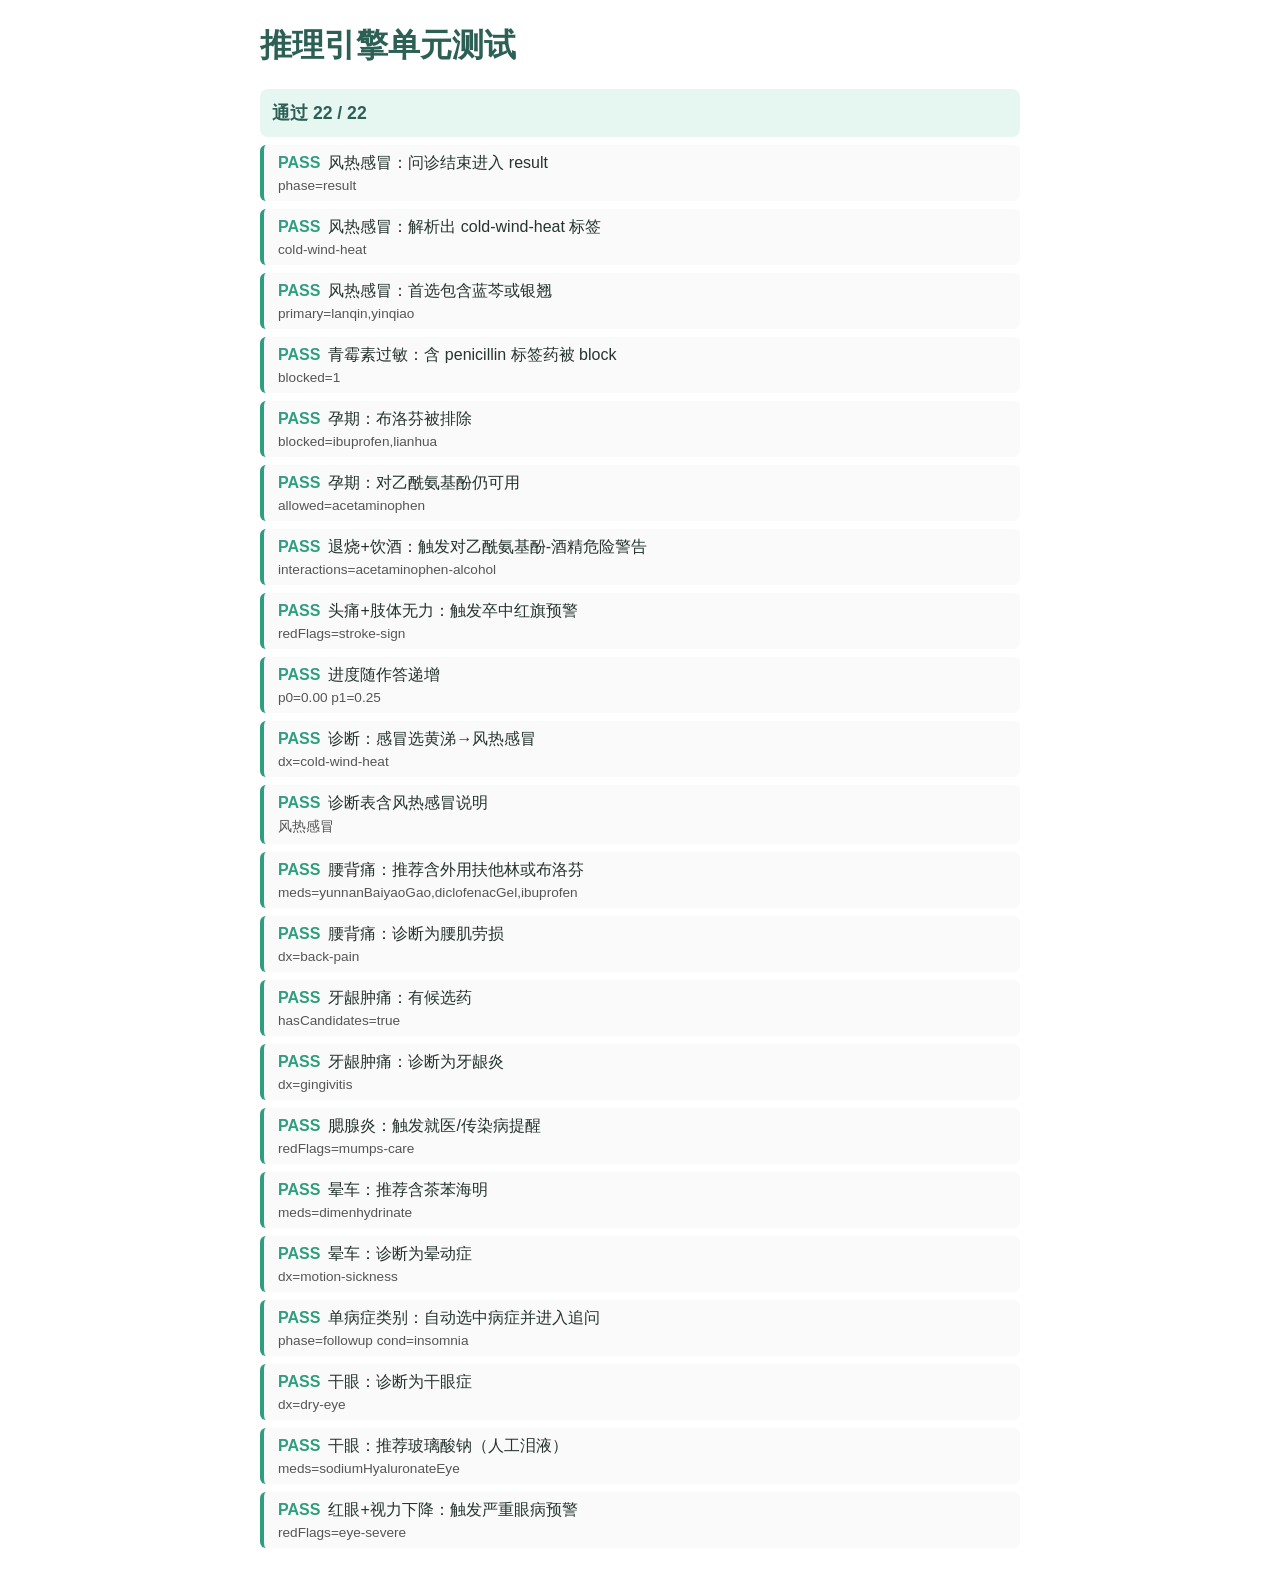
==== tests/test.html @ 0dd129ef "init: 智能用药问诊助手 MedGuide" ====
<!DOCTYPE html>
<html lang="zh-CN">
<head>
  <meta charset="UTF-8" />
  <title>引擎单元测试 · 智能用药助手</title>
  <style>
    body { font-family: -apple-system, "Microsoft YaHei", sans-serif; max-width: 760px; margin: 24px auto; padding: 0 16px; color: #25342f; }
    h1 { color: #2c6055; }
    .case { border-left: 4px solid #ccc; padding: 8px 14px; margin: 8px 0; border-radius: 6px; background: #fafafa; }
    .pass { border-color: #2e9e7e; }
    .fail { border-color: #d64545; background: #fdeceb; }
    .tag { font-weight: 700; margin-right: 8px; }
    .pass .tag { color: #2e9e7e; }
    .fail .tag { color: #d64545; }
    #summary { font-size: 1.1em; font-weight: 700; padding: 12px; border-radius: 8px; }
    .detail { font-size: 0.85em; color: #555; margin-top: 4px; }
  </style>
</head>
<body>
  <h1>推理引擎单元测试</h1>
  <div id="summary"></div>
  <div id="results"></div>

  <!-- 被测模块 -->
  <script src="../js/data/medicines.js"></script>
  <script src="../js/data/symptoms.js"></script>
  <script src="../js/data/diagnoses.js"></script>
  <script src="../js/data/interactions.js"></script>
  <script src="../js/engine/dialog.js"></script>
  <script src="../js/engine/safety.js"></script>
  <script src="../js/engine/recommend.js"></script>

  <script>
    const results = [];
    function assert(name, cond, detail) {
      results.push({ name, ok: !!cond, detail: detail || "" });
    }

    function buildEngines() {
      const se = new SafetyEngine(ALLERGY_MAP, DRUG_INTERACTIONS, RED_FLAGS);
      const re = new RecommendEngine(MEDICINES, se);
      return { se, re };
    }

    // 走完一段问诊，返回 dialog
    function runDialog(steps) {
      const d = new DialogEngine(CATEGORIES);
      steps.forEach((s) => d.answer(s));
      return d;
    }

    // —— 用例 1：风热感冒应推荐蓝芩/银翘类 ——
    (function () {
      const d = runDialog([
        ["respiratory"], ["cold"], ["yellow-nose"],
        ["none"], ["none"], ["adult"], ["none"], ["none"],
      ]);
      const { re } = buildEngines();
      assert("风热感冒：问诊结束进入 result", d.phase === "result", "phase=" + d.phase);
      assert("风热感冒：解析出 cold-wind-heat 标签",
        d.resolvedTreats().includes("cold-wind-heat"), d.resolvedTreats().join(","));
      const r = re.recommend(d.resolvedTreats(), d.answers.safety, d.answers.redFlags);
      const primaryNames = r.tiers.primary.map((x) => x.med.id);
      assert("风热感冒：首选包含蓝芩或银翘",
        primaryNames.includes("lanqin") || primaryNames.includes("yinqiao"),
        "primary=" + primaryNames.join(","));
    })();

    // —— 用例 2：青霉素过敏应屏蔽相关药（构造一个含 penicillin 标签的临时药验证机制）——
    (function () {
      const { se } = buildEngines();
      const fakeMed = { id: "amox", name: "阿莫西林", generic: "", category: "", otc: true,
        indications: ["sore-throat"], dosage: "", onset: "fast", toxicity: "low",
        sideEffects: "", tags: ["penicillin"], contraAge: null, pregnancy: "safe", chronicWarn: {}, note: "" };
      const res = se.analyze([fakeMed], { allergy: ["penicillin"] }, []);
      assert("青霉素过敏：含 penicillin 标签药被 block",
        res.blocked.length === 1 && res.blocked[0].med.id === "amox",
        "blocked=" + res.blocked.length);
    })();

    // —— 用例 3：孕期禁用布洛芬 ——
    (function () {
      const { re } = buildEngines();
      const r = re.recommend(["fever"], { pregnancy: ["pregnant"] }, []);
      const allIds = [...r.tiers.primary, ...r.tiers.secondary, ...r.tiers.caution].map((x) => x.med.id);
      const blockedIds = r.blocked.map((b) => b.med.id);
      assert("孕期：布洛芬被排除", blockedIds.includes("ibuprofen") && !allIds.includes("ibuprofen"),
        "blocked=" + blockedIds.join(","));
      assert("孕期：对乙酰氨基酚仍可用", allIds.includes("acetaminophen"), "allowed=" + allIds.join(","));
    })();

    // —— 用例 4：对乙酰氨基酚 + 饮酒触发危险相互作用 ——
    (function () {
      const { re } = buildEngines();
      const r = re.recommend(["fever"], { factors: ["alcohol"] }, []);
      const hit = r.interactions.some((w) => w.id === "acetaminophen-alcohol" && w.level === "danger");
      assert("退烧+饮酒：触发对乙酰氨基酚-酒精危险警告", hit,
        "interactions=" + r.interactions.map((w) => w.id).join(","));
    })();

    // —— 用例 5：红旗症状（卒中样头痛）被收集并标记 danger ——
    (function () {
      const d = runDialog([
        ["pain"], ["headache"], ["weakness"],
        ["none"], ["none"], ["adult"], ["none"], ["none"],
      ]);
      const { re } = buildEngines();
      const r = re.recommend(d.resolvedTreats(), d.answers.safety, d.answers.redFlags);
      const danger = r.redFlags.some((f) => f.key === "stroke-sign" && f.level === "danger");
      assert("头痛+肢体无力：触发卒中红旗预警", danger,
        "redFlags=" + r.redFlags.map((f) => f.key).join(","));
    })();

    // —— 用例 6：进度随作答递增 ——
    (function () {
      const d = new DialogEngine(CATEGORIES);
      const p0 = d.progress();
      d.answer(["respiratory"]);
      const p1 = d.progress();
      assert("进度随作答递增", p1 > p0, `p0=${p0.toFixed(2)} p1=${p1.toFixed(2)}`);
    })();

    // —— 用例 7：诊断结论 —— 风热感冒应解析出对应诊断标签与病名 ——
    (function () {
      const d = runDialog([
        ["respiratory"], ["cold"], ["yellow-nose"],
        ["none"], ["none"], ["adult"], ["none"], ["none"],
      ]);
      const dx = d.resolveDiagnosis();
      assert("诊断：感冒选黄涕→风热感冒", dx === "cold-wind-heat", "dx=" + dx);
      assert("诊断表含风热感冒说明", DIAGNOSES[dx] && /风热感冒/.test(DIAGNOSES[dx].name), DIAGNOSES[dx] && DIAGNOSES[dx].name);
    })();

    // —— 用例 8：腰背痛应推荐外用双氯芬酸/布洛芬，并诊断为腰肌劳损 ——
    (function () {
      const d = runDialog([
        ["pain"], ["back-pain"], ["normal"],
        ["none"], ["none"], ["adult"], ["none"], ["none"],
      ]);
      const { re } = buildEngines();
      const r = re.recommend(d.resolvedTreats(), d.answers.safety, d.answers.redFlags);
      const ids = [...r.tiers.primary, ...r.tiers.secondary, ...r.tiers.caution].map((x) => x.med.id);
      assert("腰背痛：推荐含外用扶他林或布洛芬",
        ids.includes("diclofenacGel") || ids.includes("ibuprofen"), "meds=" + ids.join(","));
      assert("腰背痛：诊断为腰肌劳损", d.resolveDiagnosis() === "back-pain", "dx=" + d.resolveDiagnosis());
    })();

    // —— 用例 9：牙龈肿痛应有候选药且能触发上火相关用药 ——
    (function () {
      const d = runDialog([
        ["oral"], ["gingivitis"], ["no"],
        ["none"], ["none"], ["adult"], ["none"], ["none"],
      ]);
      const { re } = buildEngines();
      const r = re.recommend(d.resolveDiagnosis() ? d.resolvedTreats() : [], d.answers.safety, d.answers.redFlags);
      assert("牙龈肿痛：有候选药", r.hasCandidates, "hasCandidates=" + r.hasCandidates);
      assert("牙龈肿痛：诊断为牙龈炎", d.resolveDiagnosis() === "gingivitis", "dx=" + d.resolveDiagnosis());
    })();

    // —— 用例 10：腮腺炎触发传染病就医提醒 ——
    (function () {
      const d = runDialog([
        ["oral"], ["mumps"], ["yes"],
        ["none"], ["none"], ["adult"], ["none"], ["none"],
      ]);
      const { re } = buildEngines();
      const r = re.recommend(d.resolvedTreats(), d.answers.safety, d.answers.redFlags);
      const hit = r.redFlags.some((f) => f.key === "mumps-care");
      assert("腮腺炎：触发就医/传染病提醒", hit, "redFlags=" + r.redFlags.map((f) => f.key).join(","));
    })();

    // —— 用例 11：晕车应推荐茶苯海明，诊断为晕动症 ——
    (function () {
      const d = runDialog([
        ["digestive"], ["nausea"], ["motion"],
        ["none"], ["none"], ["adult"], ["none"], ["none"],
      ]);
      const { re } = buildEngines();
      const r = re.recommend(d.resolvedTreats(), d.answers.safety, d.answers.redFlags);
      const ids = [...r.tiers.primary, ...r.tiers.secondary, ...r.tiers.caution].map((x) => x.med.id);
      assert("晕车：推荐含茶苯海明", ids.includes("dimenhydrinate"), "meds=" + ids.join(","));
      assert("晕车：诊断为晕动症", d.resolveDiagnosis() === "motion-sickness", "dx=" + d.resolveDiagnosis());
    })();

    // —— 用例 12：单病症类别自动跳过"更具体"步骤 ——
    (function () {
      const d = new DialogEngine(CATEGORIES);
      d.answer(["sleep"]); // 睡眠类别只有"失眠"一个病症
      assert("单病症类别：自动选中病症并进入追问",
        d.phase === "followup" && d.selectedCondition && d.selectedCondition.id === "insomnia",
        "phase=" + d.phase + " cond=" + (d.selectedCondition && d.selectedCondition.id));
    })();

    // —— 用例 13：眼部已拆分，干眼推荐人工泪液 ——
    (function () {
      const d = runDialog([
        ["eye"], ["dry-eye"],
        ["none"], ["none"], ["adult"], ["none"], ["none"],
      ]);
      const { re } = buildEngines();
      const r = re.recommend(d.resolvedTreats(), d.answers.safety, d.answers.redFlags);
      const ids = [...r.tiers.primary, ...r.tiers.secondary, ...r.tiers.caution].map((x) => x.med.id);
      assert("干眼：诊断为干眼症", d.resolveDiagnosis() === "dry-eye", "dx=" + d.resolveDiagnosis());
      assert("干眼：推荐玻璃酸钠（人工泪液）", ids.includes("sodiumHyaluronateEye"), "meds=" + ids.join(","));
    })();

    // —— 用例 14：红眼伴视力下降触发严重眼病预警 ——
    (function () {
      const d = runDialog([
        ["eye"], ["conjunctivitis"], ["yes"],
        ["none"], ["none"], ["adult"], ["none"], ["none"],
      ]);
      const { re } = buildEngines();
      const r = re.recommend(d.resolvedTreats(), d.answers.safety, d.answers.redFlags);
      const danger = r.redFlags.some((f) => f.key === "eye-severe" && f.level === "danger");
      assert("红眼+视力下降：触发严重眼病预警", danger,
        "redFlags=" + r.redFlags.map((f) => f.key).join(","));
    })();

    // —— 渲染 ——
    const passed = results.filter((r) => r.ok).length;
    const total = results.length;
    const sum = document.getElementById("summary");
    sum.textContent = `通过 ${passed} / ${total}`;
    sum.style.background = passed === total ? "#e6f7f1" : "#fdeceb";
    sum.style.color = passed === total ? "#2c6055" : "#d64545";

    const box = document.getElementById("results");
    box.innerHTML = results
      .map((r) => `<div class="case ${r.ok ? "pass" : "fail"}">
        <span class="tag">${r.ok ? "PASS" : "FAIL"}</span>${r.name}
        ${r.detail ? `<div class="detail">${r.detail}</div>` : ""}
      </div>`)
      .join("");
  </script>
</body>
</html>
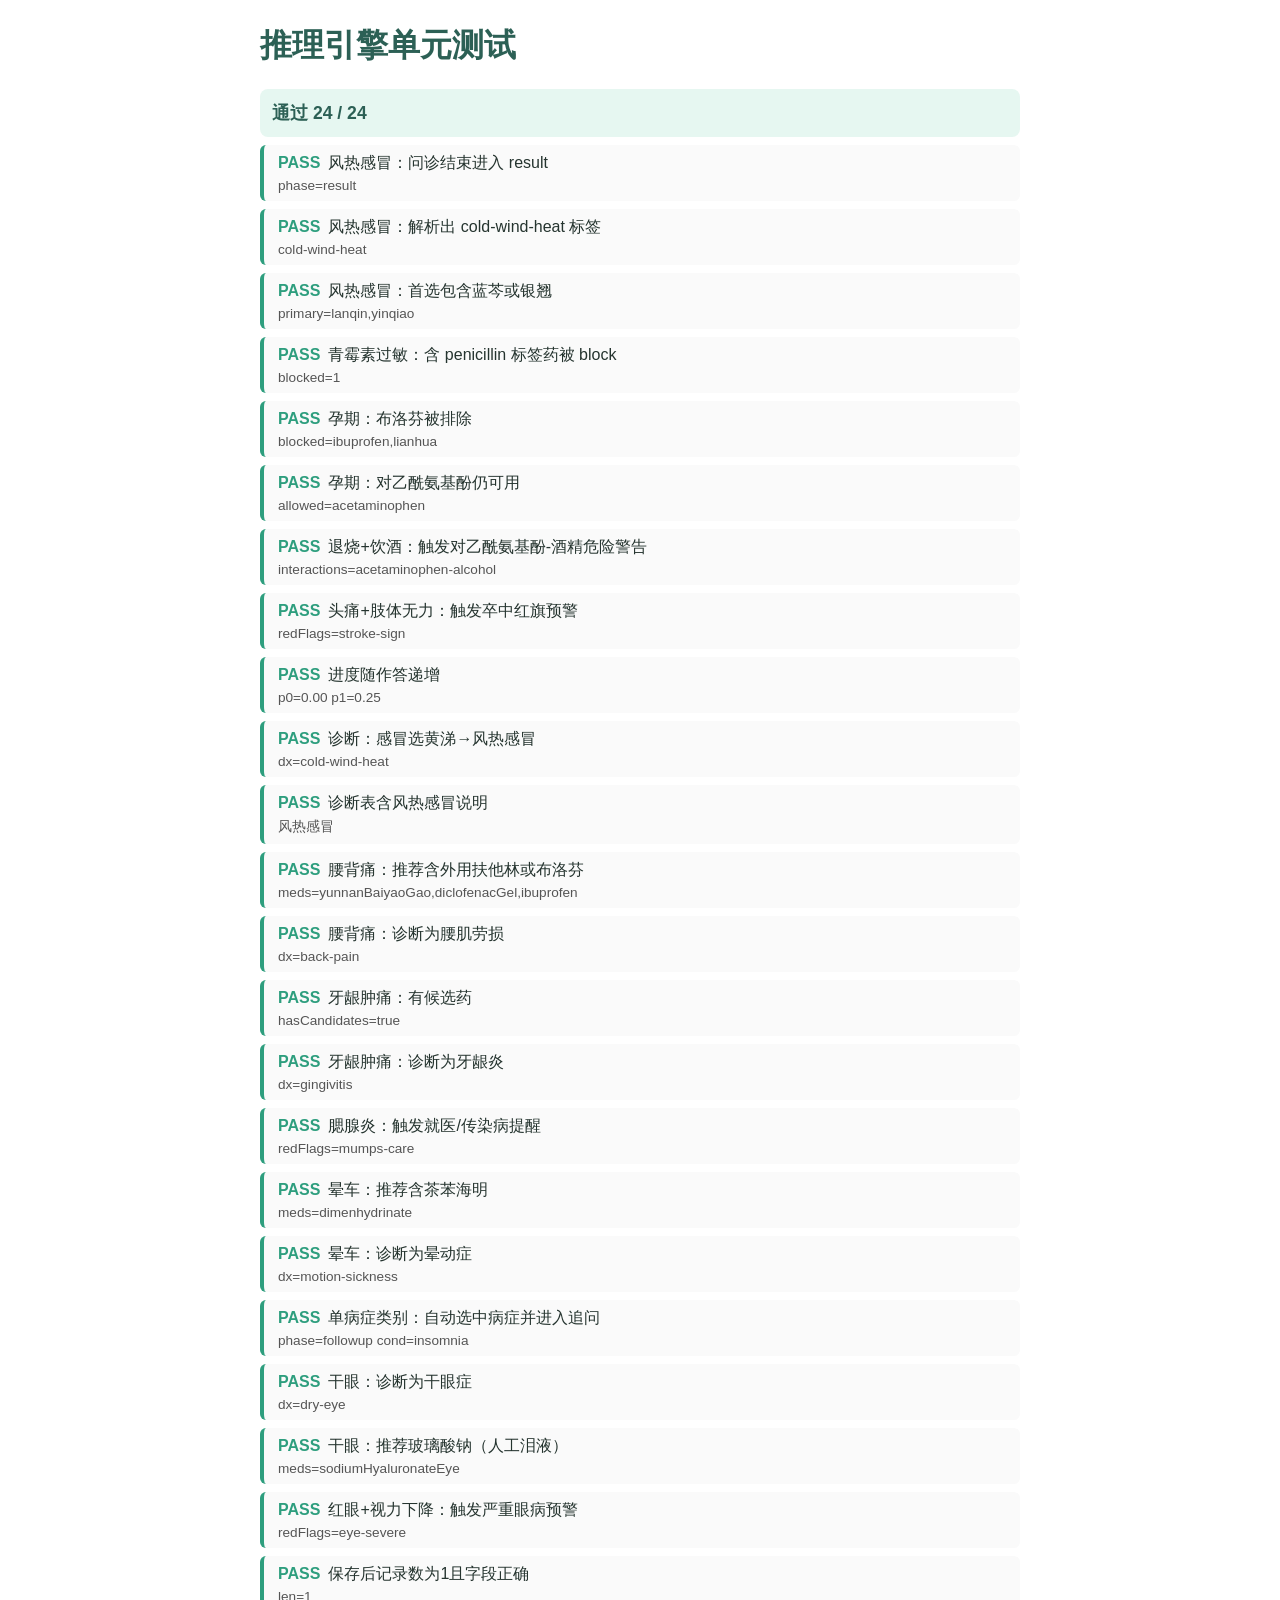
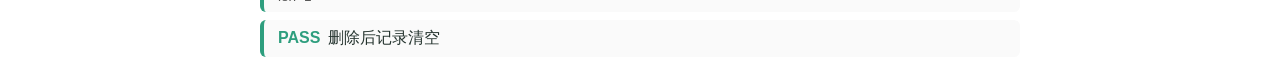
==== commit 9ce28bfd: "feat: 新增药物百科/用药安全自查/我的记录三大页面 + 方案保存与复制" ====
--- a/tests/test.html
+++ b/tests/test.html
@@ -29,6 +29,7 @@
   <script src="../js/engine/dialog.js"></script>
   <script src="../js/engine/safety.js"></script>
   <script src="../js/engine/recommend.js"></script>
+  <script src="../js/engine/storage.js"></script>
 
   <script>
     const results = [];
@@ -215,6 +216,19 @@
       const danger = r.redFlags.some((f) => f.key === "eye-severe" && f.level === "danger");
       assert("红眼+视力下降：触发严重眼病预警", danger,
         "redFlags=" + r.redFlags.map((f) => f.key).join(","));
+    })();
+
+    // —— 用例 15：用药记录保存与删除 ——
+    (function () {
+      Store.clearRecords();
+      const id = Store.addRecord({ conditionName: "测试主诉", diagnosisName: "测试诊断", advice: "多休息", meds: ["药A", "药B"] });
+      let recs = Store.getRecords();
+      assert("保存后记录数为1且字段正确",
+        recs.length === 1 && recs[0].meds.length === 2 && recs[0].diagnosisName === "测试诊断",
+        "len=" + recs.length);
+      Store.removeRecord(id);
+      assert("删除后记录清空", Store.getRecords().length === 0);
+      Store.clearRecords();
     })();
 
     // —— 渲染 ——
